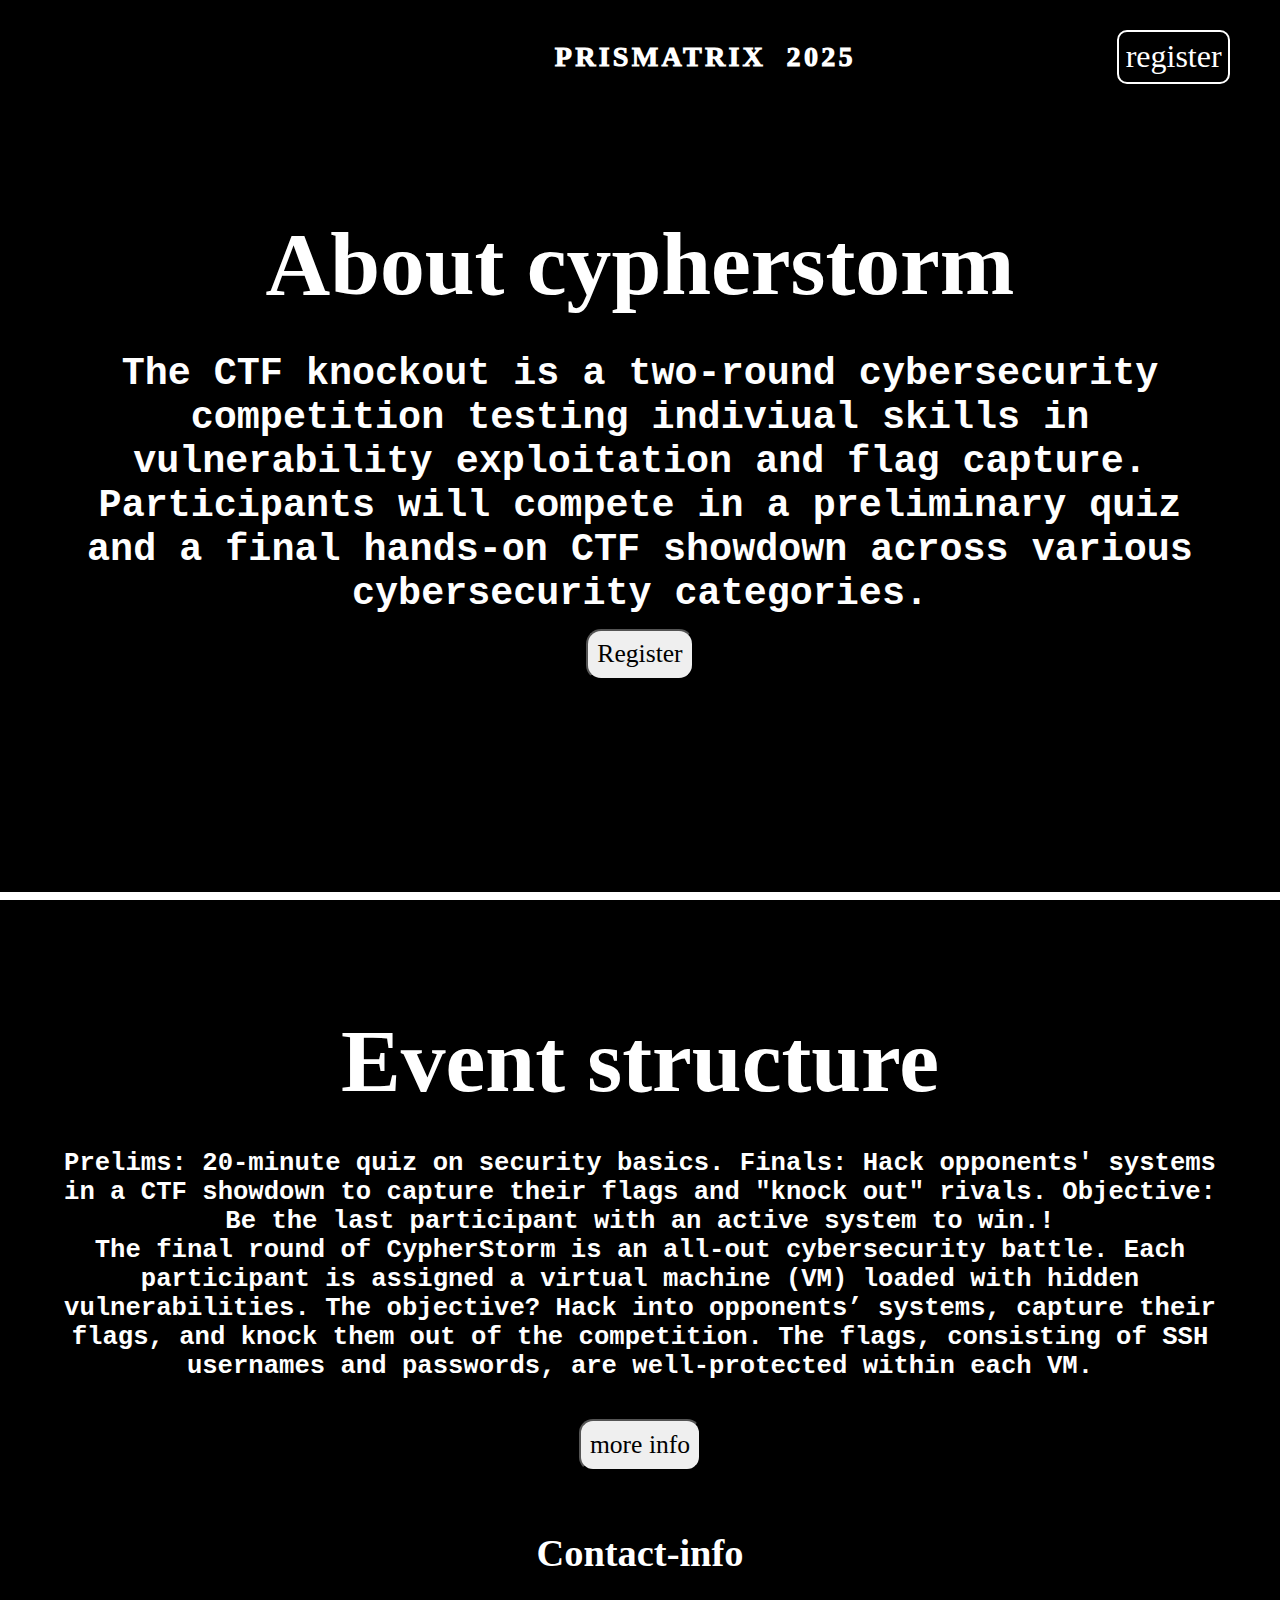
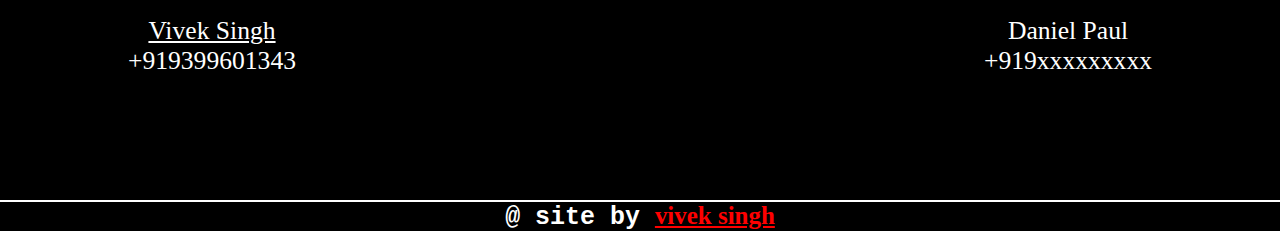
==== cs.html @ 8572f8f6 "Add files via upload" ====
<!DOCTYPE html>
<html lang="en">

<head>
    <meta charset="UTF-8">
    <meta name="viewport" content="width=device-width, initial-scale=1.0">
    <title>Document</title>
    <link rel="stylesheet" href="style.css">
</head>

<body>
    <nav>
        <div id="nav-div">
            <img src="https://www.prismatrix-24.tech/images/kjc.png" alt="">
            <div id="mid-sec">
                <img src="https://www.prismatrix-24.tech/images/prismatrix.png" alt="">
                <h3>prismatrix 2025</h3>
            </div>
            
            <a href="#"><button>register</button></a>
        </div>
    </nav>
    <div id="main-cs">
        <div id="cs-event-thing1">
            <h1>About cypherstorm</h1>
            <h2>The CTF knockout is a two-round cybersecurity competition testing indiviual skills in
                vulnerability
                exploitation and flag capture. Participants will compete in a preliminary quiz and a final
                hands-on CTF
                showdown across various cybersecurity categories.</h2>
            <button>Register</button>
        </div>
        <div id="cs-event-thing2">
            <h1>Event structure</h1>
            <h2>
                Prelims: 20-minute quiz on security basics.
                Finals: Hack opponents' systems in a CTF showdown to capture their flags and "knock out" rivals.
                Objective: Be the last participant with an active system to win.! <br>
                The final round of CypherStorm is an all-out cybersecurity battle. Each participant is assigned
                a virtual machine (VM) loaded with hidden vulnerabilities. The objective? Hack into opponents’
                systems, capture their flags, and knock them out of the competition. The flags, consisting of
                SSH usernames and passwords, are well-protected within each VM.
            </h2>
            <a href=""><button>more info</button></a>
            <h3>Contact-info</h3>
            <div id="contact-info">
                <div id="cont1">
                    <a href="">Vivek Singh</a> <br>
                    +919399601343
                </div>
                <div id="cont2">
                    Daniel Paul <br>
                    +919xxxxxxxxx
                </div>
            </div>
        </div>
        <footer>
            <h2>@ site by <a href="https://twitter.com/archf1end1" target="_blank">vivek singh</a></h2>
        </footer>
    </div>
</body>

</html>
---- style.css ----
* {
    margin: 0;
    padding: 0;
    box-sizing: border-box;
    font-family: "ArcadeClassic"
}

html,
body {
    height: 100%;
    width: 100%;
}

#main {
    background-color: black;
}

#loader {
    height: 100vh;
    width: 100%;
    background-color: rgb(183, 183, 16);
    color: white;
    display: flex;
    position: fixed;
    justify-content: center;
    align-items: center;
    text-align: center;
    text-transform: uppercase;
    /* display: none; */
    z-index: 99;
}

#loader h1 {
    font-size: 5vw;
    line-height: 5.8vw;
    letter-spacing: 0.2vw;
    font-weight: 100;
    position: relative;
    z-index: 9;
    letter-spacing: 5px;
}

#yellow {
    height: 100vh;
    width: 100%;
    position: absolute;
    background-color: rgb(171, 171, 18);
    z-index: 8;
}

#black2 {
    height: 100vh;
    width: 100%;
    position: absolute;
    background-color: black;
    z-index: 7;
}

#loader video {
    height: 100%;
    width: 100%;
    position: absolute;
    object-fit: cover;
    z-index: 6;
}

nav {
    width: 100%;
    z-index: 10;
    color: white;
    position: absolute;
    /* background-color: rgba(0, 0, 0, 0.371); */
    background: linear-gradient(black, rgba(255, 255, 255, 0));
    padding: 30px 50px;
}

#nav-div {
    display: flex;
    justify-content: space-between;
    align-items: center;
}

#nav-div img {
    width: 22vw;
}

nav #mid-sec {
    display: flex;
    justify-content: space-between;
    align-items: center;
}

nav #mid-sec img {
    width: 5vw;
}

nav h3 {
    font-size: 2.2vw;
    text-transform: uppercase;
    font-weight: 1000;
    word-spacing: 0.8vw;
    margin-right: 8vw;
    text-shadow: 4px 4px 4px black;
    letter-spacing: 0.25vw;
}

nav button {
    font-size: 2.5vw;
    background: none;
    border: none;
    color: white;
    padding: .5vw;
    border-radius: 10px;
    border: 2px solid white;
}

nav button:hover {
    background: linear-gradient(to bottom, rgb(1, 19, 1), rgb(1, 19, 1), rgba(255, 255, 255, 0.7));
}

#page1 {
    height: 100vh;
    width: 100%;
    background-color: black;
    color: rgb(255, 255, 255);
    display: flex;
    justify-content: center;
    align-items: center;
    text-align: center;
    background-image: url('https://i.pinimg.com/originals/90/ad/3e/90ad3e208fedf89e9823f506756eee2e.gif');
    /* text-transform: capitali; */
    background-size: cover;
    background-repeat: no-repeat;
    background-position: center;

}

#page1-div {
    display: flex;
    justify-content: center;
    align-items: center;
}

#page1-div img {
    width: 14vw;
}

#page1 h1 {
    font-size: 3vw;
    line-height: 4vw;
    letter-spacing: 0.2vw;
    font-weight: 100;
    letter-spacing: 5px;
    text-transform: lowercase;
    text-shadow: 5px 5px 8px black;
}

#page1-div h1 span {
    color: purple;
    text-shadow: 5px 5px 8px black;
    font-size: 9vw;
}

#page2 {
    height: 120vh;
    width: 100%;
    background-color: white;
    display: flex;
    justify-content: center;
    align-items: center;
    text-align: center;
    flex-direction: column;
    background-size: cover;
    background-position: center;
}

#page2 h1 {
    color: rgb(253, 253, 253);
    margin-bottom: 3vw;
    font-size: 7vw;
    word-spacing: 2.4vw;
    text-shadow: 5px 5px 10px black;
    letter-spacing: 0.3vw;
}

.elem {
    /* background-color: red; */
    width: 100%;
    position: relative;
}

.elem a {
    text-decoration: none;
    color: black;
}

.elem h2 {
    font-size: 2vw;
    text-transform: uppercase;
    font-weight: 600;
    position: relative;
    z-index: 9;
    line-height: 5vw;
}

.elem .moving {
    /* display: inline-block; */
    background-color: yellow;
    width: 100%;
    white-space: nowrap;
    padding: 5px 0;
    position: absolute;
    top: 50%;
    transform: translate(0, -45%) scaleY(0);
    transition: all ease 0.5s;
    overflow: hidden;
}

.elem .moving .moving-in {
    /* background-color: lightsalmon; */
    display: inline-block;
    white-space: nowrap;
    animation: moving 15s linear infinite;
}

.elem .moving .moving-in h5 {
    color: black;
    display: inline-block;
    text-transform: uppercase;
    font-family: ArcadeClassic;
    font-size: 15px;
    margin-right: 40px;
    letter-spacing: 1.5px;
    font-weight: 100;
}

@keyframes moving {
    from {
        transform: translateX(0);
    }

    to {
        transform: translateX(-100%);
    }

}

.elem .blur {
    position: absolute;
    width: 40%;
    left: 50%;
    transform: translate(-50%, -50%);
    top: 50%;
    height: 100%;
    z-index: 8;
    background: linear-gradient(to right, rgba(255, 255, 0, 0.908), yellow, rgba(255, 255, 0, 0.908));
    box-shadow: 10px 0px 20px rgba(255, 255, 0, 0.908);
}

.elem:hover .moving {
    transform: translate(0, -45%) scaleY(1);
}

.elem:hover h2 {
    font-size: 5vw;
    font-style: italic;
    color: rgb(255, 0, 0);
    font-weight: 1000;
}


#page3 {
    height: 100vh;
    width: 100%;
    background-color: rgb(0, 0, 0);
    display: flex;
    justify-content: center;
    align-items: center;
    text-align: center;
}

#page3-content {
    height: 100vh;
    width: 80%;
    display: flex;
    justify-content: center;
    align-items: center;
    text-align: center;
}

#page3-content p {
    text-transform: uppercase;
    font-size: 2.2vw;
    color: rgb(255, 255, 255);
    font-family: ArcadeClassic;
    font-weight: 100;
    word-spacing: 1vw;
}


#page4 {
    min-height: 100vh;
    width: 100%;
    /* background-color: black; */
    color: white;
    /* font-family: 'Courier New', Courier, monospace; */
}

.marquee {
    width: 100%;
    margin: 0 auto;
    white-space: nowrap;
    overflow: hidden;
    padding-top: 1.2em;
}

.marquee span {
    font-family: ArcadeClassic;
    font-weight: 700;
    color: #ff4c00;
    font-size: 8em;
    text-transform: uppercase;
    display: inline-block;
    padding-left: -10%;
    animation: marquee-animation 80s linear infinite;
}

@keyframes marquee-animation {
    0% {
        transform: translate(0, 0);
    }

    100% {
        transform: translate(-100%, 0);
    }
}

.col {
    width: 50%;
    padding: 1em 3em;
    text-transform: uppercase;
}

.contact-section h3 {
    text-transform: uppercase;
    color: #747474;
    font-family: monospace;
    font-weight: 900;
    font-size: 15px;
    margin-bottom: 10px;
}

.contact-section span {
    text-transform: uppercase;
}

.contact-details p {
    font-size: 40px;
    line-height: 60px;
    line-height: 60px;
    padding-top: 0.8em;
}

.item {
    padding: 4em 0 0 0;
    font-size: 1vw;
}

.contact-info {
    display: flex;
}

.email a {
    text-decoration: none;
    color: #fff;
}

.email a:hover {
    color: rgb(95, 224, 205);
}

.address {
    font-family: 'Courier New', Courier, monospace;
    padding-left: 4em;
}

input {
    background: none;
    outline: none;
    border: none;
    border-bottom: 1px solid #747474;
    font-size: 24px;
    padding: 0.4em;
    width: 100%;
    color: #fff;
    margin-bottom: 0.4em;
    font-family: monospace;
}

.social-media span a {
    text-decoration: none;
    color: white;
}

select {
    background: black;
    color: #747474;
    width: 100%;
    border: none;
    font-size: 20px;
    border-bottom: 1px solid #747474;
    margin-bottom: 0.5em;
    font-family: monospace;
}

.row {
    display: flex;
    margin: 2em 0 !important;
}

textarea#message {
    width: 100%;
    background: none;
    outline: none;
    border: none;
    border-bottom: 1px solid #747474;
    font-size: 24px;
    padding: 0.4em;
    color: #fff;
    font-family: monospace;
}

.submit {
    width: 100%;
    justify-content: space-between;
}

.submit-btn {
    background-color: black;
    color: #fff;
    font-family: "Monument Extended";
    font-size: 60px;
    font-weight: 500;
    text-transform: uppercase;
    border: none;
}

#main2 {
    height: 120vh;
    /* background-image: url('https://filmgrimoire.com/wp-content/uploads/2014/10/socialnetwork-252.jpg'); */
    background-size: cover;
    background: black;
    background-repeat: no-repeat;
    background-position: center;
}

#cs-event-page {
    height: 100%;
    display: flex;
    /* width: 80%; */
    margin-left: 3vw;
    margin-right: 3vw;
    justify-content: space-between;
    flex-direction: column;
    align-items: center;
    /* gap: 10vw; */
    /* text-align: center; */
    /* flex-direction: column; */
}

#just-event-page {
    display: flex;
    justify-content: center;
    align-items: center;
}

#event-dis1 {
    text-align: left;
}

#event-dis1 h1 {
    margin-top: 10vw;
    color: white;
    margin-bottom: 1vw;
    font-size: 5vw;
}

#event-dis2 {
    text-align: right;
}

#event-dis2 h1 {
    margin-top: 10vw;
    color: white;
    margin-bottom: 2vw;
    font-size: 5vw;
}

#event-dis2 p {
    font-size: 1.4vw;
    color: white;
}

#contact-info {
    margin-top: 2vw;
    /* background-color: black; */
    width: 100%;
    display: flex;
    justify-content: space-around;
    align-items: center;
    flex-direction: column;
}

#contact-info h4 {
    color: white;
    font-size: 2vw;
}

#cont-det {
    display: flex;
    justify-content: space-around;
    align-items: center;
    gap: 50vw;

}

#contact-info #cont-cont {
    color: white;
}

#contact-info #cont-cont1 {
    color: white;
    font-size: 1.3vw;
}

#contact-info #cont-cont1 a {
    color: white;
}

#contact-info #cont-cont2 {
    color: white;
    font-size: 1.3vw;
}

#contact-info #cont-det {
    color: white;
    font-size: 1.3vw;
}

/* #cs-event-page h1 {
    margin-top: 10vw;
    color: rgb(255, 255, 255);
    margin-bottom: 2vw;
    font-size: 5vw;
} */

#main-cs {
    height: 100vh;
    width: 100%;
}

#main-cs h2 {
    font-family: 'Courier New', Courier, monospace;
}

#cs-event-thing1 {
    background: black;
    color: white;
    height: 100vh;
    display: flex;
    justify-content: center;
    align-items: center;
    text-align: center;
    flex-direction: column;
    border-bottom: 8px solid white;
}

#cs-event-thing1 h1 {
    font-size: 7vw;
    margin-bottom: 2.9vw;
}

#cs-event-thing1 h2 {
    width: 90%;
    font-size: 3vw;
}

#cs-event-thing1 button {
    font-size: 2vw;
    padding: 0.7vw;
    margin-top: 1vw;
    border-radius: 15px;
}

#cs-event-thing2 {
    background-color: black;
    color: white;
    height: 100vh;
    display: flex;
    justify-content: center;
    align-items: center;
    text-align: center;
    flex-direction: column;
}

#cs-event-thing2 h1 {
    font-size: 7vw;
    margin-bottom: 2.9vw;
}

#cs-event-thing2 h2 {
    width: 90%;
    font-size: 2vw;
}

/* #cs-event-thing2 button {
    font-size: 2vw;
    padding: 0.7vw;
    margin-top: 1vw;
    border-radius: 15px;
} */

#cs-event-thing2 h3 {
    font-size: 3vw;
    margin-top: 4vw;
}

#contact-info {
    /* background-color: red; */
    font-family: 'Courier New', Courier, monospace;
    height: 10vh;
    display: flex;
    justify-content: space-between;
    align-items: center;
    flex-direction: row;
    padding-left: 10vw;
    font-size: 2vw;
    padding-right: 10vw;
}

#contact-info a {
    /* font-family: 'Courier New', Courier, monospace; */
    color: white;
}

#main-vfx {
    height: 100vh;
    width: 100%;
}

#main-vfx h2 {
    font-family: 'Courier New', Courier, monospace;
}

#vfx-event-thing1 {
    background: black;
    color: white;
    height: 100vh;
    display: flex;
    justify-content: center;
    align-items: center;
    text-align: center;
    flex-direction: column;
    border-bottom: 8px solid white;
}

#vfx-event-thing1 h1 {
    font-size: 7vw;
    margin-bottom: 2.9vw;
}

#vfx-event-thing1 h2 {
    width: 90%;
    font-size: 2.5vw;
    word-spacing: 1vw;
}

#vfx-event-thing1 button {
    font-size: 2vw;
    padding: 0.7vw;
    margin-top: 1vw;
    border-radius: 15px;
}

#vfx-event-thing2 {
    background-color: black;
    color: white;
    height: 100vh;
    display: flex;
    justify-content: center;
    align-items: center;
    text-align: center;
    flex-direction: column;
}

#vfx-event-thing2 h1 {
    font-size: 7vw;
    margin-bottom: 2.9vw;
}

#vfx-event-thing2 h2 {
    width: 90%;
    font-size: 2vw;
}


#main-math {
    height: 100vh;
    width: 100%;
}

#main-math h2 {
    font-family: 'Courier New', Courier, monospace;
}

#math-event-thing1 {
    background: black;
    color: white;
    height: 100vh;
    display: flex;
    justify-content: center;
    align-items: center;
    text-align: center;
    flex-direction: column;
    border-bottom: 8px solid white;
}


#math-event-thing1 h1 {
    font-size: 7vw;
    margin-bottom: 2.9vw;
}

#math-event-thing1 h2 {
    width: 90%;
    font-size: 2vw;
    word-spacing: 1vw;
}

#math-event-thing1 button {
    font-size: 2vw;
    padding: 0.7vw;
    margin-top: 1vw;
    border-radius: 15px;
}

#math-event-thing2 {
    background-color: black;
    color: white;
    height: 100vh;
    display: flex;
    justify-content: center;
    align-items: center;
    text-align: center;
    flex-direction: column;
}

#math-event-thing2 h1 {
    font-size: 7vw;
    margin-bottom: 2.9vw;
}

#math-event-thing2 h2 {
    width: 90%;
    font-size: 2vw;
}

#math-event-thing2 a button {
    font-size: 2vw;
    margin-top: 3vw;
    padding: 0.7vw;
    margin-bottom: 1vw;
    border-radius: 14px;
}

#cs-event-thing2 a button {
    font-size: 2vw;
    margin-top: 3vw;
    padding: 0.7vw;
    margin-bottom: 0.7vw;
    border-radius: 14px;
}

/* #cs-event-page h2 {
    font-size: 2vw;
    color: rgb(238, 239, 237);
    margin-bottom: 3vw;
    letter-spacing: 5px;
}

#cs-event-page button {
    font-size: 2vw;
    border: 3px solid white;
    padding: 1vw;
    border-radius: 50px;
    background: none;
    color: white;
}

#cs-event-page2 {
    height: 120vh;
    width: 100%;
    display: flex;
    justify-content: center;
    align-items: center;
    flex-direction: column;
    border-bottom: 5px solid black;
}

#cs-event-page2 h1 {
    font-size: 10vw;
    margin-bottom: 4vw;
    margin-top: 4vw;
}

#cs-event-page2 p{
    width: 90%;
    font-size: 2vw;
    text-align: left;
    word-spacing: 1vw;
}


#cs-event-page3 {
    height: 100vh;
    width: 100%;

}

#cs-event-page button:hover {
    background-color: white;
    color: black;
} */

#main14 {
    height: 100%;
    background-image: url('https://media.springernature.com/full/springer-static/image/art%3A10.1038%2F504030a/MediaObjects/41586_2013_BF504030a_Figa_HTML.jpg');
    background-size: cover;
    background-repeat: no-repeat;
    background-position: center;
}

#phy-event-page {
    height: 80vh;
    display: flex;
    width: 80%;
    margin-left: 10vw;
    justify-content: center;
    align-items: center;
    text-align: center;
    flex-direction: column;
}

#phy-event-page h1 {
    margin-top: 10vw;
    color: rgb(255, 255, 255);
    margin-bottom: 2vw;
    font-size: 5vw;
}


#phy-event-page h2 {
    font-size: 2vw;
    color: rgb(238, 239, 237);
    margin-bottom: 3vw;
    letter-spacing: 5px;
}

#phy-event-page button {
    font-size: 2vw;
    border: 3px solid white;
    padding: 1vw;
    border-radius: 50px;
    background: none;
    color: white;
}

#phy-event-page button:hover {
    color: rgba(255, 255, 255, 0.188);
    background-color: white;
}

#main15 {
    height: 100%;
    background-image: url('images/js.jpg');
    background-size: cover;
    background-repeat: no-repeat;
    background-position: center;
}

#math-event-page {
    height: 80vh;
    display: flex;
    width: 80%;
    margin-left: 10vw;
    justify-content: center;
    align-items: center;
    text-align: center;
    flex-direction: column;
}

#math-event-page h1 {
    margin-top: 10vw;
    color: rgb(255, 255, 255);
    margin-bottom: 2vw;
    font-size: 5vw;
}


#math-event-page h2 {
    font-size: 2vw;
    color: rgb(238, 239, 237);
    margin-bottom: 3vw;
    letter-spacing: 5px;
}

#math-event-page button {
    font-size: 2vw;
    border: 3px solid white;
    padding: 1vw;
    border-radius: 50px;
    background: none;
    color: white;
}

#math-event-page button:hover {
    color: rgba(255, 255, 255, 0.188);
    background-color: white;
}

#main16 {
    height: 100%;
    background-image: url('https://satoshispeaks.com/wp-content/uploads/2021/02/Financial-crisis-2008-990x556.jpg');
    background-size: cover;
    background-repeat: no-repeat;
    background-position: center;
}

#stat-event-page {
    height: 80vh;
    display: flex;
    width: 80%;
    margin-left: 10vw;
    justify-content: center;
    align-items: center;
    text-align: center;
    flex-direction: column;
}

#stat-event-page h1 {
    margin-top: 10vw;
    color: rgb(255, 255, 255);
    margin-bottom: 2vw;
    font-size: 5vw;
}


#stat-event-page h2 {
    font-size: 2vw;
    color: rgb(238, 239, 237);
    margin-bottom: 3vw;
    letter-spacing: 5px;
}

#stat-event-page button {
    font-size: 2vw;
    border: 3px solid white;
    padding: 1vw;
    border-radius: 50px;
    background: none;
    color: white;
}

#stat-event-page button:hover {
    color: rgba(255, 255, 255, 0.188);
    background-color: white;
}

#main18 {
    height: 100%;
    background-image: url('https://arc-anglerfish-tgam-prod-tgam.s3.amazonaws.com/public/6OKBURCYPNGE5LZFL6PVQ6OFY4');
    background-size: cover;
    background-repeat: no-repeat;
    background-position: center;
}

#eco-event-page {
    height: 80vh;
    display: flex;
    width: 80%;
    margin-left: 10vw;
    justify-content: center;
    align-items: center;
    text-align: center;
    flex-direction: column;
}

#eco-event-page h1 {
    margin-top: 10vw;
    color: rgb(255, 255, 255);
    margin-bottom: 2vw;
    font-size: 5vw;
}


#eco-event-page h2 {
    font-size: 2vw;
    color: rgb(238, 239, 237);
    margin-bottom: 3vw;
    letter-spacing: 5px;
}

#eco-event-page button {
    font-size: 2vw;
    border: 3px solid white;
    padding: 1vw;
    border-radius: 50px;
    background: none;
    color: white;
}

#eco-event-page button:hover {
    color: rgba(255, 255, 255, 0.188);
    background-color: white;
}

#main7 {
    height: 100%;
    background-image: url('https://platform.polygon.com/wp-content/uploads/sites/2/chorus/uploads/chorus_asset/file/19187417/2019090614335400_B91D83B61B387F4428C3B573FF41320D.jpg?quality=90&strip=all&crop=7.8125,0,84.375,100');
}

#game-event-page {
    height: 80vh;
    display: flex;
    width: 80%;
    margin-left: 10vw;
    justify-content: center;
    align-items: center;
    text-align: center;
    flex-direction: column;
}

#game-event-page h1 {
    margin-top: 5vw;
    color: white;
    margin-bottom: 2vw;
}


#game-event-page h2 {
    font-size: 3vw;
    color: rgb(238, 239, 237);
    margin-bottom: 3vw;
    letter-spacing: 5px;
    text-shadow: 8px 8px black;
}

#game-event-page button {
    font-size: 2vw;
    border: 3px solid black;
    padding: 1vw;
    border-radius: 50px;
    background: none;
    color: white;
}

#game-event-page button:hover {
    color: red;
    background-color: white;
    text-shadow: 2px 2px red;
    box-shadow: 5px 5px;
}

#vfx-event-page {
    height: 100vh;
    background-image: url('https://i.pinimg.com/originals/a1/1d/41/a11d416a30a7a0d4c75a51bdba5d6670.gif');
    background-size: cover;
    background-repeat: no-repeat;
    background-position: center;
    display: flex;
    width: 100%;
    justify-content: center;
    align-items: center;
    text-align: center;
    flex-direction: column;
}

#vfx-event-page h1 {
    margin-top: 10vw;
    color: rgb(255, 255, 255);
    margin-bottom: 2vw;
    font-size: 5vw;
    text-shadow: 5px 5px black;
}


#vfx-event-page h2 {
    font-size: 2vw;
    color: rgb(238, 239, 237);
    margin-bottom: 3vw;
    width: 80%;
    letter-spacing: 5px;
    text-shadow: 5px 5px 5px black;
}

#vfx-event-page button {
    font-size: 2vw;
    border: 3px solid white;
    padding: 1vw;
    border-radius: 50px;
    background: none;
    color: white;
}

#vfx-event-page2 {
    height: 100vh;
    background-image: url('https://preview.redd.it/w4zk67l6o0h31.png?auto=webp&s=cc2d86f5ff34b98d8298f3d1511939ab570019ba');
    height: 120vh;
    display: flex;
    justify-content: center;
    align-items: center;
    text-align: center;
    flex-direction: column;
    background-size: cover;
    background-position: center;
}

#vfx-event-page2 h1 {
    color: purple;
    font-size: 4vw;
    margin-top: 8vw;
}

#vfx-event-page2 p {
    width: 80%;
    font-size: 3vw;
    color: black;
    margin-top: 2vw;
}

#vfx-event-page2 p span {
    color: red;
}

#vfx-event-page button:hover {
    color: rgb(255, 255, 255);
    /* background-color: white; */
    text-shadow: 2px 2px 10px black;
    background: linear-gradient(to right, rgb(81, 81, 198), rgb(247, 166, 180))
}

#vfx-guidlines h1 {
    margin-top: 0.7vw;

}

#main4 {
    height: 100%;
    background-image: url('https://cdn.britannica.com/02/24402-050-2C2345B1/Steven-Jobs-Apple-I-Stephen-Wozniak-circuit-1976.jpg');
    background-size: cover;
    background-repeat: no-repeat;
    background-position: center;
}

#ele-event-page {
    height: 80vh;
    display: flex;
    width: 80%;
    margin-left: 10vw;
    justify-content: center;
    align-items: center;
    text-align: center;
    flex-direction: column;
}

#ele-event-page h1 {
    margin-top: 10vw;
    color: rgb(255, 255, 255);
    margin-bottom: 2vw;
    font-size: 5vw;
    text-shadow: 5px 5px black;
}


#ele-event-page h2 {
    font-size: 2vw;
    color: rgb(238, 239, 237);
    margin-bottom: 3vw;
    letter-spacing: 5px;
    text-shadow: 5px 2px 5px black;
}

#ele-event-page button {
    font-size: 2vw;
    border: 3px solid white;
    padding: 1vw;
    border-radius: 50px;
    background: none;
    color: white;
}

#ele-event-page button:hover {
    color: rgb(255, 255, 255);
    /* background-color: white; */
    text-shadow: 2px 2px 10px black;
    background: linear-gradient(rgb(251, 251, 251), rgb(40, 40, 231))
}

footer {
    background: black;
    color: white;
    border-top: 2px solid white;
    display: flex;
    justify-content: center;
    height: 2.4vw;
    font-size: 1.3vw;
}

footer h2 a {
    color: red;
}



@media (max-width:600px) {
    nav {
        padding-left: 20px;
    }

    #nav-div img {
        width: 50vw;
    }

    #nav-div #mid-sec img {
        opacity: 0;
    }

    nav h3 {
        font-size: 5vw;
        /* word-spacing: 1vw; */
        width: 10vw;
        margin-left: 12vw;
        display: none;
    }

    nav button {
        margin-left: 4.5vw;
        font-size: 7vw;
    }

    #page1 {
        background-image: url('https://i.pinimg.com/originals/36/1d/5c/361d5cb71a00267045aa9d5acb747f44.gif');
        background-size: cover;
        background-repeat: no-repeat;
        background-position: center;
    }

    #page1 h1 {
        font-size: 5vw;
        line-height: 10vw;
        color: white;
        text-shadow: 20px 20px 10px blue;
    }

    #page1 img {
        margin-top: 3vw;
        width: 20vw;
    }

    #page1 h1 span {
        font-size: 12vw;
        color: rgb(33, 85, 255);
        text-shadow: 10px 10px 10px black;
    }

    #page3-content p {
        font-size: 5vw;
        font-family: 'Courier New', Courier, monospace;
        text-transform: none;
        font-weight: 500;
    }

    #page2 {
        height: 140vh;
    }

    #page2 h1 {
        color: white;
        font-size: 10vw;
        margin-top: -10vw;
        text-shadow: 5px 2px 5px red;
    }

    .elem {
        background-color: rgb(100, 177, 198);
        margin-top: 2vw;
        height: 50vw;
        width: 90%;
        border: 1px solid black;
        border-radius: 20px;
        padding: 11px;
    }

    .elem h2 {
        font-size: 10vw;
        line-height: 15vw;
        color: white;
        text-shadow: 5px 5px black;
    }

    #elem1 {
        background-image: url('https://i.pinimg.com/originals/f5/8f/e8/f58fe8e19a7e25ddf0c459a3599261d6.gif');
        background-size: cover;
        background-position: center;
        animation: none;
    }

    #elem2 {
        background-image: url('https://i.pinimg.com/originals/a1/1d/41/a11d416a30a7a0d4c75a51bdba5d6670.gif');
    }

    #elem3 {
        background-image: url('https://i.pinimg.com/originals/39/c4/06/39c40664e3245b04ea8f5c035cbd5c8a.gif');
        background-size: cover;
        background-position: center;
    }

    #elem4 {
        background-image: url('https://i.pinimg.com/originals/fa/3d/37/fa3d37bc2753e5a771936a6586c79ccb.gif');
        background-size: cover;
        background-position: center;
    }

    #elem5 {
        background-image: url('https://i.pinimg.com/originals/8d/94/96/8d94965f8832f9354a0563c40d6e25d2.gif');
        background-size: cover;
    }

    #elem6 {
        background-image: url('https://i.pinimg.com/originals/15/d7/c2/15d7c2c9e75c8d0e74aaef72bab208a1.gif');
    }

    #elem7 {
        background-image: url('https://i.pinimg.com/originals/ea/d5/31/ead5310095b5d1bbcb37a462762b01e6.gif');
        background-size: cover;
        background-position: center;
    }

    #elem8 {
        background-image: url('https://i.pinimg.com/originals/01/c1/63/01c1635bdb6b692e4288ed752fae3510.gif');
        margin-bottom: 2vw;
        background-size: cover;
        background-position: center;
    }

    #main2 {
        height: 150vh;
        background: black;
        /* background-size: cover; */
        /* background-position: center; */
    }

    #cs-event-page {
        display: flex;
        justify-content: center;
        align-items: center;
        flex-direction: column;
    }

    #just-event-page {
        display: flex;
        justify-content: center;
        align-items: center;
        flex-direction: column;
        margin-top: 7vw;
    }

    #just-event-page h1 {
        font-size: 7vw;
    }

    #event-dis1 h2 {
        font-size: 5vw;
    }

    #event-dis2 h2 {
        font-size: 5vw;
    }

    #contact-info h4 {
        font-size: 8vw;
    }

    #cont-det #cont-cont1 a h5 {
        font-size: 5vw;
    }

    #cont-det #cont-cont1 h5 {
        font-size: 4vw;
    }

    #cs-event-page2 p {
        width: 80%;
        font-size: 5vw;
    }

    #cs-event-page button {
        margin-top: 8vw;
        font-size: 7vw;
        border: none;
        background-color: rgb(129, 66, 147);
        padding: 5vw;
        border-radius: 50px;
    }

    #main4 {
        background-size: cover;
        background-position: center;
    }

    #ele-event-page h1 {
        /* margin-bottom: 40vw; */
        color: rgb(255, 255, 255);
        margin-bottom: 2vw;
        font-size: 8vw;
        text-shadow: 5px 5px black;
    }


    #ele-event-page h2 {
        margin-top: 10vw;
        font-size: 6vw;
        color: rgb(238, 239, 237);
    }

    #ele-event-page button {
        font-size: 7vw;
        padding: 5vw;
    }

    #main14 {
        background-size: cover;
        background-position: center;
    }

    #phy-event-page h1 {
        margin-top: 15vw;
        color: rgb(255, 255, 255);
        margin-bottom: 5vw;
        font-size: 8vw;
    }

    #phy-event-page h2 {
        font-size: 5vw;
        color: rgb(238, 239, 237);
        margin-bottom: 3vw;
        margin-top: 5vw;
        letter-spacing: 5px;
    }

    #phy-event-page button {
        margin-top: 5vw;
        font-size: 7vw;
        padding: 5vw;
    }

    #main3 {
        height: 100%;
        background-image: url('https://i.pinimg.com/originals/a1/1d/41/a11d416a30a7a0d4c75a51bdba5d6670.gif');
        background-size: cover;
        background-position: center;
    }


    #vfx-event-page h1 {
        font-size: 8vw;
        color: white;
        margin-top: 40vw;
        margin-bottom: 11vw;
    }

    #vfx-event-page h2 {
        font-size: 6vw;
        text-shadow: 5px 5px 8px blue;
        line-height: 7vw;
        letter-spacing: 0.7vw;
        word-spacing: 2vw;
    }

    /* #vfx-guidlines { */
    /* margin-top: 10px; */
    /* } */

    #vfx-guidlines h1 {
        margin-top: 5vw;
        font-size: 10vw;
    }


    #vfx-event-page2 {
        height: 100vh;
        display: flex;
        justify-content: center;
        align-items: center;
        text-align: center;
        flex-direction: column;
        color: black;
    }


    #vfx-event-page2 h1 {
        margin-top: 40vw;
        font-size: 10vw;
    }

    #vfx-event-page2 p {
        color: black;
        font-size: 6.5vw;
        width: 80%;
        margin-top: 4vw;
        line-height: 8vw;
        text-align: left;
        letter-spacing: 0.2vw;
    }

    #vfx-event-page2 p span {
        color: red;
        font-size: 8vw;
    }

    /* #vfx-guidlines p {
        font-size: 5vw;
        color: white;
    } */

    #vfx-event-page button {
        margin-top: 8vw;
        font-size: 7vw;
        border: none;
        background-color: rgb(129, 66, 147);
        padding: 5vw;
        border-radius: 50px;
    }


    #math-event-page h1 {
        margin-top: 22vw;
        color: rgb(255, 255, 255);
        margin-bottom: 2vw;
        font-size: 8vw;
        text-shadow: 5px 5px 3px black;
        /* letter-spacing: 1px; */
    }

    #math-event-page h2 {
        font-size: 8vw;
        color: rgb(238, 239, 237);
        margin-bottom: 5vw;
        letter-spacing: 5px;
        text-shadow: 5px 5px 5px black;
    }

    #math-event-page button {
        font-size: 7vw;
        background-color: black;
        border: 1px solid black;
        padding: 5vw;
    }

    #eco-event-page {
        height: 80vh;
        display: flex;
        width: 80%;
        margin-left: 10vw;
        justify-content: center;
        align-items: center;
        text-align: center;
        flex-direction: column;
    }

    #eco-event-page h1 {
        margin-top: 25vw;
        color: rgb(255, 255, 255);
        margin-bottom: 2vw;
        font-size: 8vw;
        text-shadow: 5px 5px black;
    }


    #eco-event-page h2 {
        font-size: 6.5vw;
        color: rgb(238, 239, 237);
        margin-bottom: 3vw;
        margin-top: 5vw;
        letter-spacing: 5px;
        text-shadow: 5px 5px black;
    }

    #eco-event-page button {
        font-size: 7vw;
        border: 3px solid white;
        padding: 5vw;
        text-shadow: 5px 5px 5px black;
    }

    .marquee {
        margin-top: 30vw;
        font-size: 2vw;
    }

    .contact-details p {
        font-size: 8vw;
        line-height: 8vw;
        margin-bottom: 10vw;
    }

    .social-media h3 {
        font-size: 5vw;
        /* width: 50vw; */
    }

    .social-media span a {
        font-size: 5vw;
    }

    .contact-info h3 {
        font-size: 5vw;
    }

    .contact-info a span {
        font-size: 5vw;
    }

    #main-cs #cs-event-thing1 h1 {
        font-size: 10vw;
    }

    #main-cs #cs-event-thing1 h2 {
        font-size: 7vw;
    }

    #main-cs #cs-event-thing1 button {
        font-size: 10vw;
    }

    #cs-event-thing2 h1 {
        font-size: 10vw;
    }

    #cs-event-thing2 h2 {
        font-size: 5vw;
    }

    #cs-event-thing2 h3 {
        font-size: 8vw;
    }

    #contact-info {
        font-size: 5vw;
    }

    #cs-event-thing2 a button {
        font-size: 8vw;
    }

    #main-math #math-event-thing1 h1 {
        font-size: 10vw;
    }

    #main-math #math-event-thing1 h2 {
        font-size: 5vw;
        margin-bottom: 5vw;
    }

    #main-math #math-event-thing1 button {
        font-size: 10vw;
    }

    #math-event-thing2 h1 {
        font-size: 10vw;
    }

    #math-event-thing2 h2 {
        font-size: 6vw;
    }

    #math-event-thing2 h3 {
        font-size: 8vw;
    }

    #contact-info {
        font-size: 5vw;
    }

    #math-event-thing2 a button {
        font-size: 8vw;
    }

    #main-vfx #vfx-event-thing1 h1 {
        font-size: 10vw;
    }

    #main-vfx #vfx-event-thing1 h2 {
        font-size: 5vw;
        margin-bottom: 5vw;
    }

    #main-vfx #vfx-event-thing1 button {
        font-size: 10vw;
    }

    #vfx-event-thing2 h1 {
        font-size: 10vw;
    }

    #vfx-event-thing2 h2 {
        font-size: 5vw;
    }

    #vfx-event-thing2 h3 {
        font-size: 8vw;
    }

    #contact-info {
        font-size: 5vw;
    }

    #vfx-event-thing2 a button {
        font-size: 8vw;
    }

    footer {
        font-size: 3.4vw;
        height: 7.6vw;
    }

    footer h2 a {
        word-spacing: 1.4vw;
    }
}
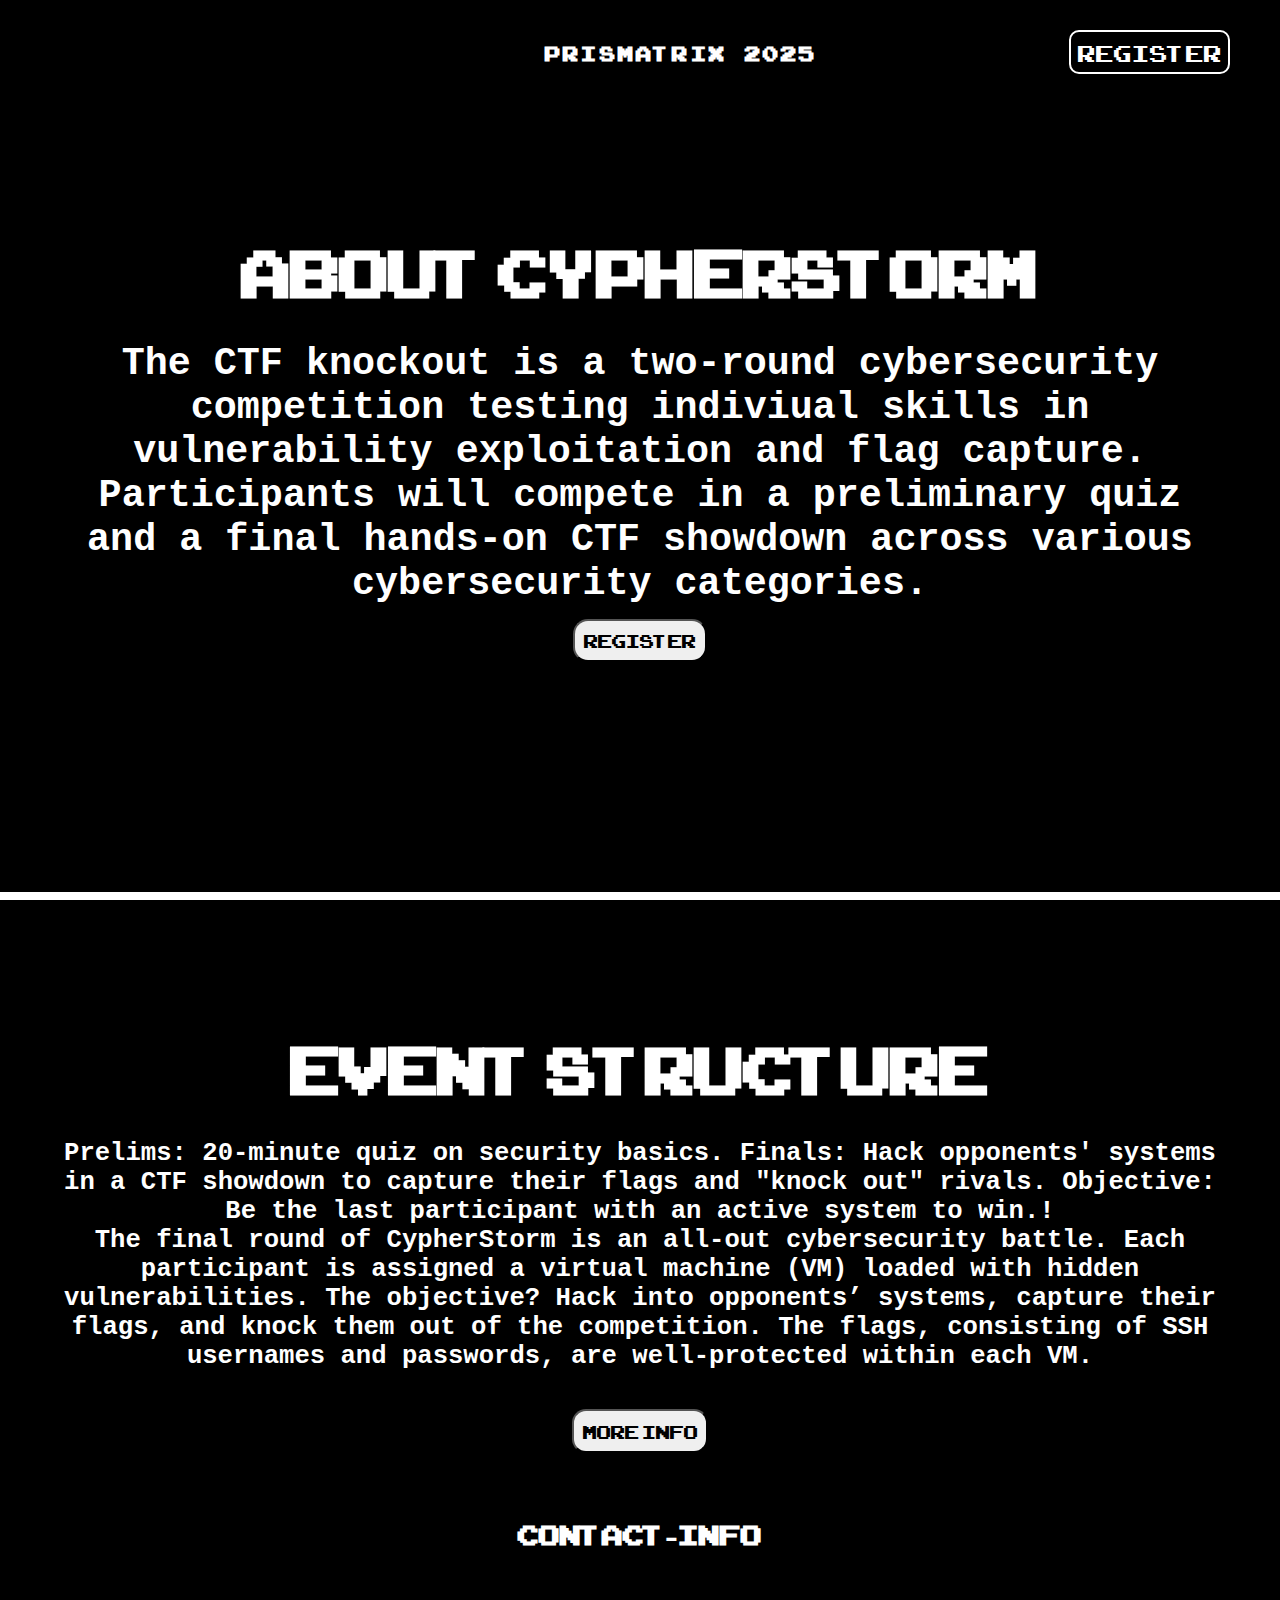
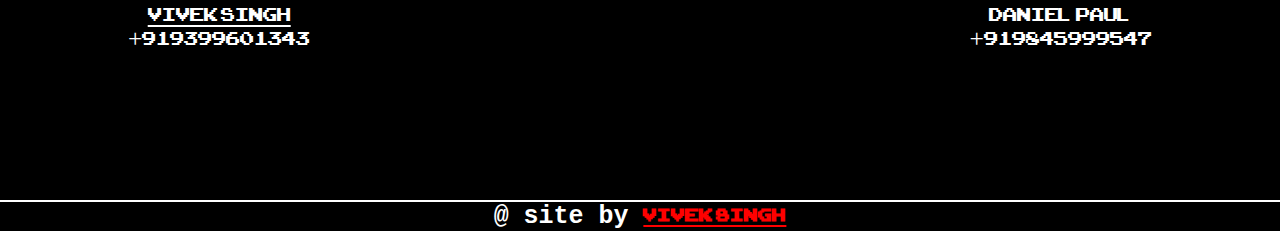
==== commit 7ceac3d7: "Update cs.html" ====
--- a/cs.html
+++ b/cs.html
@@ -4,7 +4,7 @@
 <head>
     <meta charset="UTF-8">
     <meta name="viewport" content="width=device-width, initial-scale=1.0">
-    <title>Document</title>
+    <title>Prismatrix-25</title>
     <link rel="stylesheet" href="style.css">
 </head>
 
@@ -17,7 +17,7 @@
                 <h3>prismatrix 2025</h3>
             </div>
             
-            <a href="#"><button>register</button></a>
+            <a href="https://portal.kristujayanti.edu.in/event-prismatrix-national-level-intercollegiate-fest"><button>register</button></a>
         </div>
     </nav>
     <div id="main-cs">
@@ -45,12 +45,12 @@
             <h3>Contact-info</h3>
             <div id="contact-info">
                 <div id="cont1">
-                    <a href="">Vivek Singh</a> <br>
+                    <a href="https://x.com/archf1end1">Vivek Singh</a> <br>
                     +919399601343
                 </div>
                 <div id="cont2">
                     Daniel Paul <br>
-                    +919xxxxxxxxx
+                    +919845999547
                 </div>
             </div>
         </div>
@@ -60,4 +60,4 @@
     </div>
 </body>
 
-</html>+</html>
--- a/style.css
+++ b/style.css
@@ -1,8 +1,17 @@
+@font-face {
+    font-family: 'arcadeclassicregular';
+    src: url('./webfontkit/arcadeclassic-webfont.woff2') format('woff2'),
+         url('./webfontkit/arcadeclassic-webfont.woff') format('woff');
+    font-weight: normal;
+    font-style: normal;
+
+}
+
 * {
     margin: 0;
     padding: 0;
     box-sizing: border-box;
-    font-family: "ArcadeClassic"
+    font-family: "arcadeclassicregular"
 }
 
 html,
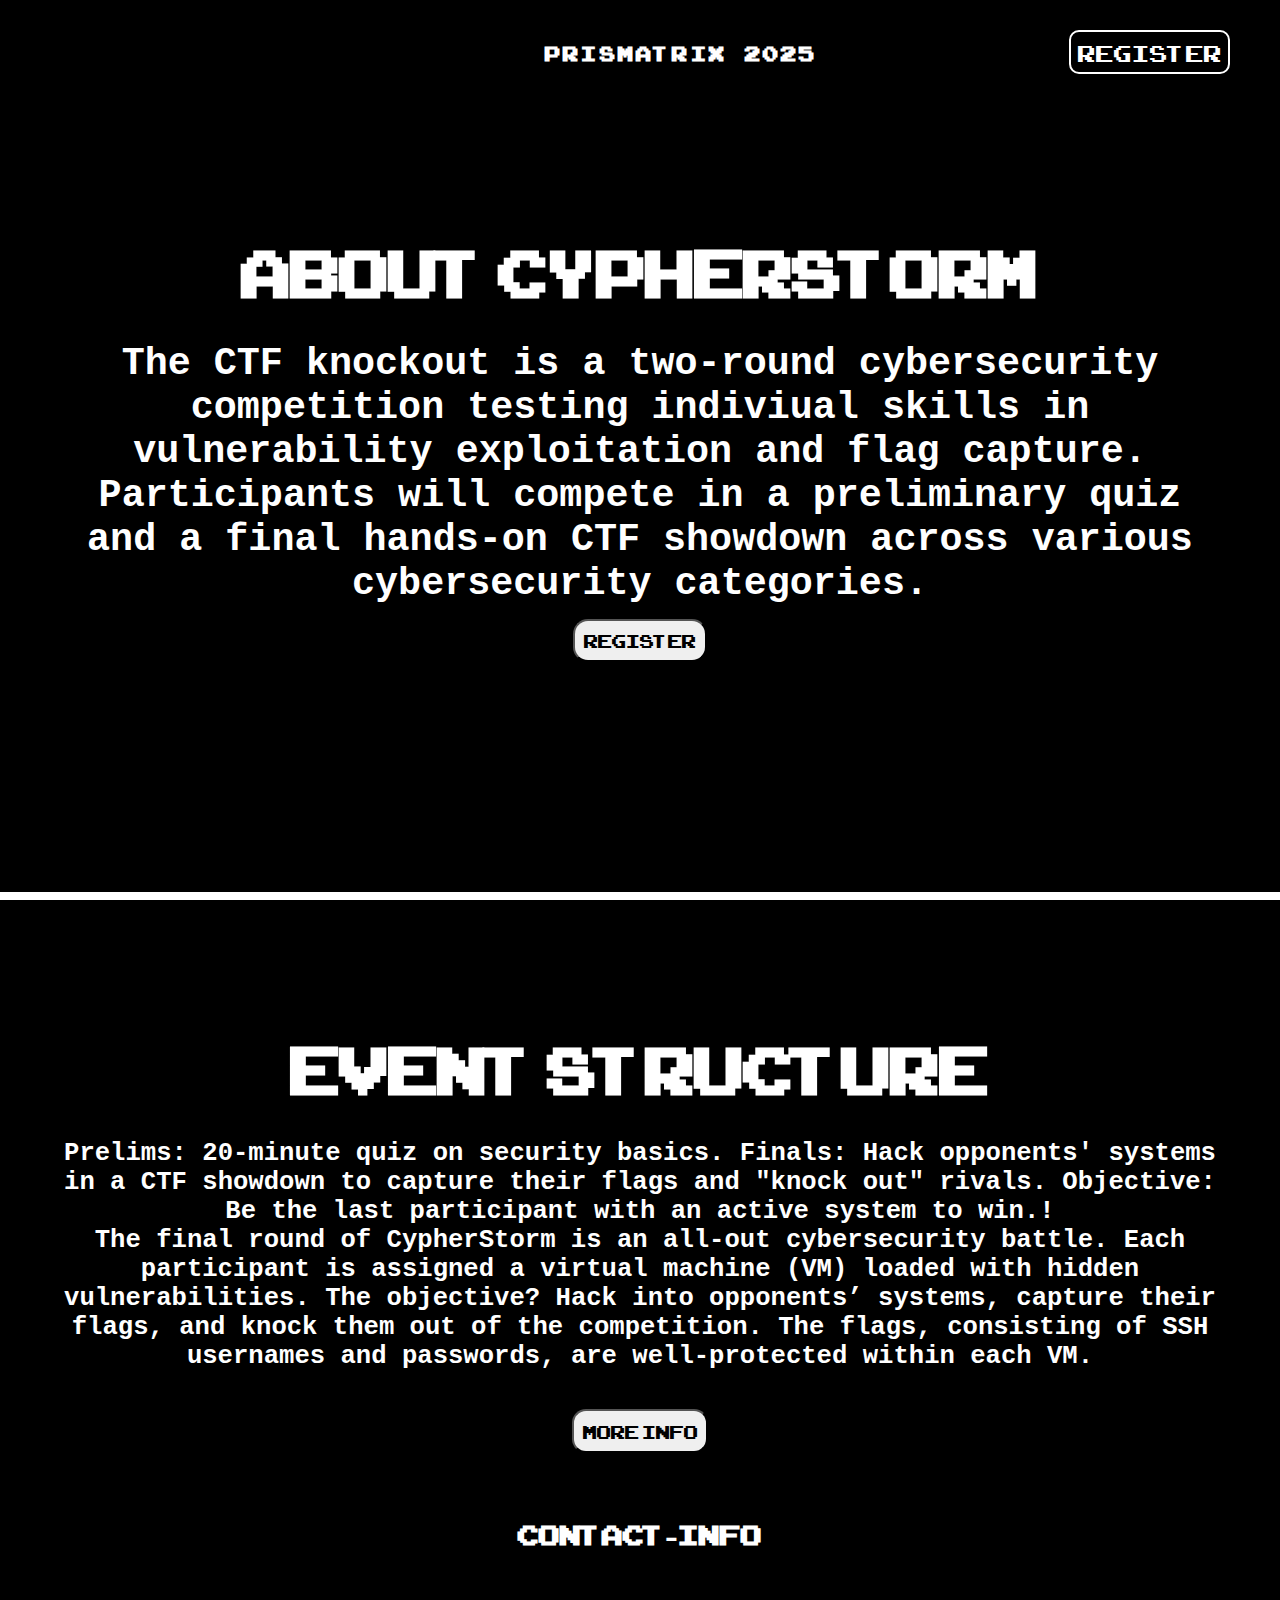
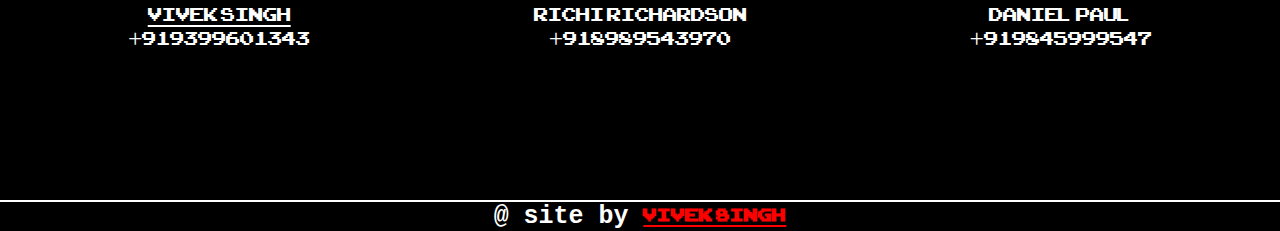
==== commit edff4e69: "Update cs.html" ====
--- a/cs.html
+++ b/cs.html
@@ -11,12 +11,12 @@
 <body>
     <nav>
         <div id="nav-div">
-            <img src="https://www.prismatrix-24.tech/images/kjc.png" alt="">
+            <img src="https://web.archive.org/web/20241007203027/https://www.prismatrix-24.tech/images/kjc.png" alt="">
             <div id="mid-sec">
-                <img src="https://www.prismatrix-24.tech/images/prismatrix.png" alt="">
+                <img src="https://web.archive.org/web/20241007203027if_/https://www.prismatrix-24.tech/images/prismatrix.png" alt="">
                 <h3>prismatrix 2025</h3>
             </div>
-            
+
             <a href="https://portal.kristujayanti.edu.in/event-prismatrix-national-level-intercollegiate-fest"><button>register</button></a>
         </div>
     </nav>
@@ -28,7 +28,7 @@
                 exploitation and flag capture. Participants will compete in a preliminary quiz and a final
                 hands-on CTF
                 showdown across various cybersecurity categories.</h2>
-            <button>Register</button>
+            <a href="https://portal.kristujayanti.edu.in/event-prismatrix-national-level-intercollegiate-fest"><button>Register</button></a>
         </div>
         <div id="cs-event-thing2">
             <h1>Event structure</h1>
@@ -41,7 +41,7 @@
                 systems, capture their flags, and knock them out of the competition. The flags, consisting of
                 SSH usernames and passwords, are well-protected within each VM.
             </h2>
-            <a href=""><button>more info</button></a>
+            <a href="prismatrix_brochure.pdf"><button>more info</button></a>
             <h3>Contact-info</h3>
             <div id="contact-info">
                 <div id="cont1">
@@ -49,6 +49,10 @@
                     +919399601343
                 </div>
                 <div id="cont2">
+                    Richi Richardson<br>
+                    +918989543970
+                </div>
+                <div id="cont3">
                     Daniel Paul <br>
                     +919845999547
                 </div>
